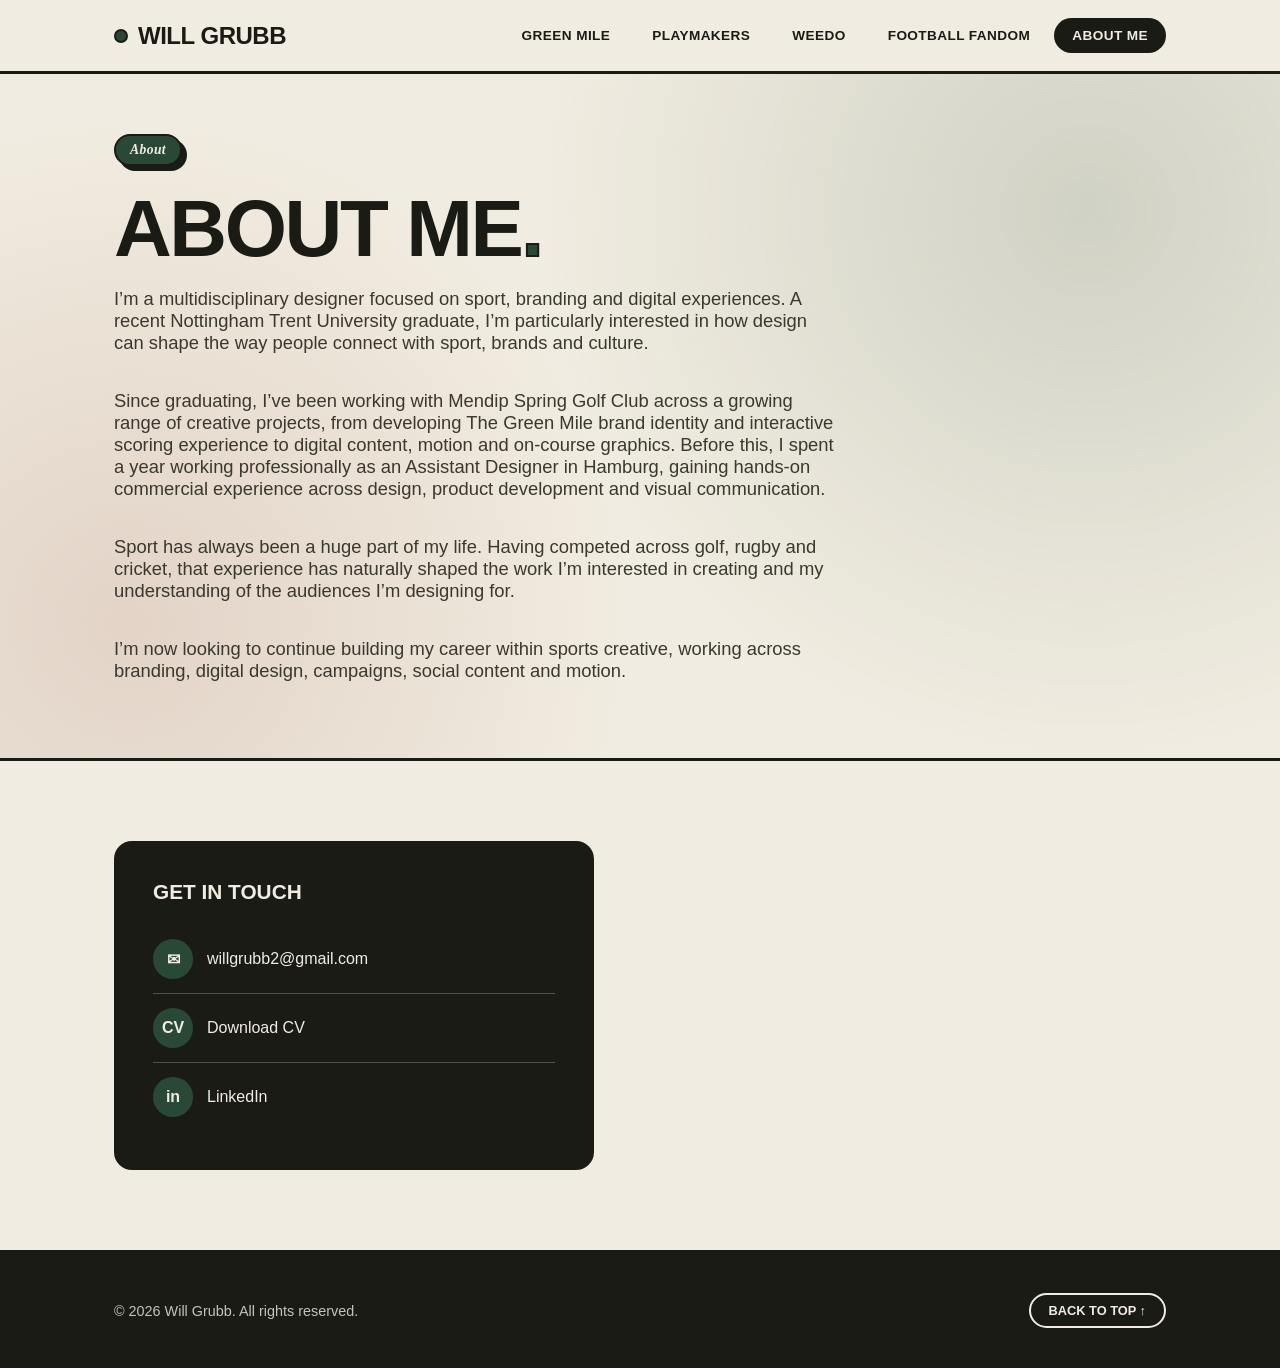
==== about.html @ a4292749 "thumb nail size" ====
<!DOCTYPE html>
<html lang="en">
<head>
<meta charset="UTF-8">
<meta name="viewport" content="width=device-width, initial-scale=1.0">
<title>About — Will Grubb</title>
<meta name="description" content="About Will Grubb, a creative designer specialising in sports branding, visual storytelling and presentation design.">
<link rel="stylesheet" href="css/style.css">
</head>
<body>

<header class="site-header">
  <nav class="nav">
    <a href="index.html" class="logo"><span class="dot"></span> Will Grubb</a>
    <ul class="nav-links">
      <li><a href="work.html#greenmile">Green Mile</a></li>
      <li><a href="work.html#playmakers">Playmakers</a></li>
      <li><a href="work.html#weedo">Weedo</a></li>
      <li><a href="work.html#footballfandom">Football Fandom</a></li>
      <li><a href="about.html" class="active">About Me</a></li>
    </ul>
    <button class="nav-toggle" aria-label="Toggle navigation">☰</button>
  </nav>
</header>

<section class="hero" style="padding:60px 0 40px;">
  <div class="container">
    <span class="hero-tag">About</span>
    <h1>About Me<span>.</span></h1>
    <p style="max-width: 720px;">I’m a multidisciplinary designer focused on sport, branding and digital experiences. A recent Nottingham Trent University graduate, I’m particularly interested in how design can shape the way people connect with sport, brands and culture.</p>
    <p style="max-width: 720px;">Since graduating, I’ve been working with Mendip Spring Golf Club across a growing range of creative projects, from developing The Green Mile brand identity and interactive scoring experience to digital content, motion and on-course graphics. Before this, I spent a year working professionally as an Assistant Designer in Hamburg, gaining hands-on commercial experience across design, product development and visual communication.</p>
    <p style="max-width: 720px;">Sport has always been a huge part of my life. Having competed across golf, rugby and cricket, that experience has naturally shaped the work I’m interested in creating and my understanding of the audiences I’m designing for.</p>
    <p style="max-width: 720px;">I’m now looking to continue building my career within sports creative, working across branding, digital design, campaigns, social content and motion.</p>
  </div>
</section>

<section>
  <div class="container">
    <div class="contact-info-card" style="max-width: 480px;">
      <h3>Get in Touch</h3>
      <div class="contact-row">
        <span class="icon">✉</span>
        <a href="mailto:willgrubb2@gmail.com">willgrubb2@gmail.com</a>
      </div>
      <div class="contact-row">
        <span class="icon">CV</span>
        <a href="pdfs/will-grubb-cv.pdf" target="_blank" rel="noopener">Download CV</a>
      </div>
      <div class="contact-row">
        <span class="icon">in</span>
        <a href="https://www.linkedin.com/in/will-grubb-693162268/" target="_blank" rel="noopener">LinkedIn</a>
      </div>
    </div>
  </div>
</section>

<footer class="site-footer">
  <div class="container footer-inner">
    <p>&copy; 2026 Will Grubb. All rights reserved.</p>
    <a href="#top" class="back-to-top">Back to top ↑</a>
  </div>
</footer>

<script src="js/main.js"></script>
</body>
</html>
---- css/style.css ----
/* ===== Will Grubb — Fashion & Apparel Design Portfolio ===== */

:root {
  --ink: #1b1b16;
  --paper: #f1ece1;
  --white: #ffffff;
  --orange: #294936;
  --yellow: #b3924c;
  --blue: #8a3c25;
  --green: #294936;
  --gray: #6f6a5e;
  --ink-soft: #3a382f;
  --line: #1b1b16;
  --radius: 18px;
  --shadow-hard: 8px 8px 0 var(--ink);
  --shadow-hard-sm: 5px 5px 0 var(--ink);
}

* { box-sizing: border-box; }

html { scroll-behavior: smooth; }

body {
  margin: 0;
  font-family: "Helvetica Neue", Arial, sans-serif;
  background: var(--paper);
  color: var(--ink);
  -webkit-font-smoothing: antialiased;
}

a { color: inherit; text-decoration: none; }

img { max-width: 100%; display: block; }

.container {
  width: 100%;
  max-width: 1100px;
  margin: 0 auto;
  padding: 0 24px;
}

/* ===== Header / Nav ===== */

.site-header {
  position: sticky;
  top: 0;
  z-index: 50;
  background: var(--paper);
  border-bottom: 3px solid var(--ink);
}

.nav {
  display: flex;
  align-items: center;
  justify-content: space-between;
  padding: 18px 24px;
  max-width: 1100px;
  margin: 0 auto;
}

.logo {
  font-size: 1.5rem;
  font-weight: 900;
  letter-spacing: -0.02em;
  text-transform: uppercase;
  display: flex;
  align-items: center;
  gap: 10px;
}

.logo .dot {
  width: 14px;
  height: 14px;
  background: var(--orange);
  border-radius: 50%;
  border: 2px solid var(--ink);
  display: inline-block;
}

.nav-links {
  display: flex;
  gap: 6px;
  list-style: none;
  margin: 0;
  padding: 0;
}

.nav-links a {
  display: inline-block;
  padding: 8px 16px;
  font-weight: 700;
  text-transform: uppercase;
  font-size: 0.85rem;
  letter-spacing: 0.03em;
  border: 2px solid transparent;
  border-radius: 999px;
  transition: all 0.15s ease;
}

.nav-links a:hover {
  border-color: var(--ink);
  background: var(--yellow);
}

.nav-links a.active {
  background: var(--ink);
  color: var(--paper);
}

.nav-toggle {
  display: none;
  background: none;
  border: 2px solid var(--ink);
  border-radius: 10px;
  padding: 8px 10px;
  font-size: 1.2rem;
  cursor: pointer;
}

/* ===== Hero ===== */

.hero {
  padding: 90px 0 70px;
  position: relative;
  overflow: hidden;
  border-bottom: 3px solid var(--ink);
  background:
    radial-gradient(circle at 85% 20%, rgba(41,73,54,0.16), transparent 45%),
    radial-gradient(circle at 10% 80%, rgba(138,60,37,0.14), transparent 40%);
}

.hero-tag {
  display: inline-block;
  background: var(--green);
  color: var(--paper);
  border: 2px solid var(--ink);
  padding: 6px 14px;
  border-radius: 999px;
  font-family: Georgia, "Times New Roman", serif;
  font-style: italic;
  font-weight: 700;
  font-size: 0.85rem;
  letter-spacing: 0.03em;
  margin-bottom: 24px;
  box-shadow: var(--shadow-hard-sm);
}

.hero h1 {
  font-size: clamp(2.6rem, 7vw, 5rem);
  line-height: 0.98;
  margin: 0 0 20px;
  font-weight: 900;
  letter-spacing: -0.03em;
  text-transform: uppercase;
}

.hero h1 span {
  color: var(--orange);
  -webkit-text-stroke: 2px var(--ink);
}

.hero p {
  font-size: 1.15rem;
  max-width: 560px;
  color: var(--ink-soft);
  margin-bottom: 36px;
}

.btn-row {
  display: flex;
  gap: 16px;
  flex-wrap: wrap;
}

/* ===== Splash (opening page) ===== */

.splash {
  min-height: 100vh;
  display: flex;
  align-items: center;
  position: relative;
  overflow: hidden;
  background:
    radial-gradient(circle at 85% 20%, rgba(41,73,54,0.16), transparent 45%),
    radial-gradient(circle at 10% 80%, rgba(138,60,37,0.14), transparent 40%);
}

.splash-inner {
  display: flex;
  align-items: center;
  justify-content: space-between;
  gap: 56px;
  flex-wrap: wrap;
  max-width: 1800px;
  padding: 60px 24px;
}

.splash-text {
  flex: 1 1 480px;
}

.splash-name {
  font-size: clamp(4rem, 12vw, 9rem);
  line-height: 0.92;
  margin: 24px 0 16px;
  font-weight: 900;
  letter-spacing: -0.03em;
  text-transform: uppercase;
}

.splash-name span {
  color: var(--orange);
  -webkit-text-stroke: 2px var(--ink);
}

.splash-title {
  font-family: Georgia, "Times New Roman", serif;
  font-style: italic;
  font-weight: 700;
  font-size: clamp(1.4rem, 3vw, 2rem);
  color: var(--blue);
  margin: 0 0 24px;
}

.splash-tagline {
  font-size: clamp(1.15rem, 2vw, 1.4rem);
  color: var(--ink-soft);
  max-width: 560px;
  margin: 0 0 40px;
}

.splash-cta {
  margin-bottom: 0;
}

.splash-thumbs {
  display: grid;
  grid-template-columns: repeat(4, minmax(0, 1fr));
  gap: 20px;
  flex: 0 1 1600px;
  width: min(1600px, 100%);
  margin: 0 auto;
}

.splash-thumb:nth-child(1) { grid-column: 1 / span 2; }
.splash-thumb:nth-child(2) { grid-column: 3 / span 2; }
.splash-thumb:nth-child(3) { grid-column: 1 / span 2; }
.splash-thumb:nth-child(4) { grid-column: 3 / span 2; }

.splash-thumb {
  position: relative;
  display: block;
  width: 100%;
  aspect-ratio: 4 / 3;
  border: 3px solid var(--ink);
  border-radius: var(--radius);
  overflow: hidden;
  box-shadow: var(--shadow-hard-sm);
  transition: transform 0.15s ease, box-shadow 0.15s ease;
}

.splash-thumb:hover,
.splash-thumb:focus-visible {
  transform: translate(-2px, -2px);
  box-shadow: 7px 7px 0 var(--ink);
}

.splash-thumb img {
  width: 100%;
  height: 100%;
  object-fit: cover;
}

.splash-thumb video {
  width: 100%;
  height: 100%;
  object-fit: contain;
  background: var(--ink);
}

.splash-thumb-label {
  position: absolute;
  inset: 0;
  display: flex;
  align-items: center;
  justify-content: center;
  text-align: center;
  padding: 8px;
  background: rgba(27, 27, 22, 0.8);
  color: var(--paper);
  font-weight: 800;
  text-transform: uppercase;
  letter-spacing: 0.02em;
  font-size: 0.95rem;
  opacity: 0;
  transition: opacity 0.15s ease;
}

.splash-thumb:hover .splash-thumb-label,
.splash-thumb:focus-visible .splash-thumb-label {
  opacity: 1;
}

.btn {
  display: inline-flex;
  align-items: center;
  gap: 8px;
  padding: 14px 26px;
  border-radius: 999px;
  border: 3px solid var(--ink);
  font-weight: 800;
  text-transform: uppercase;
  font-size: 0.9rem;
  letter-spacing: 0.02em;
  cursor: pointer;
  box-shadow: var(--shadow-hard-sm);
  transition: transform 0.12s ease, box-shadow 0.12s ease;
}

.btn:hover {
  transform: translate(-2px, -2px);
  box-shadow: 7px 7px 0 var(--ink);
}

.btn:active {
  transform: translate(2px, 2px);
  box-shadow: 2px 2px 0 var(--ink);
}

.btn-primary { background: var(--orange); color: var(--white); }

/* ===== Section basics ===== */

section { padding: 80px 0; }

.section-alt { background: var(--white); border-top: 3px solid var(--ink); border-bottom: 3px solid var(--ink); }

.kicker {
  font-family: Georgia, "Times New Roman", serif;
  font-style: italic;
  font-weight: 700;
  letter-spacing: 0.02em;
  font-size: 1rem;
  color: var(--blue);
  margin-bottom: 10px;
}

.section-title {
  font-size: clamp(1.8rem, 4vw, 2.8rem);
  font-weight: 900;
  text-transform: uppercase;
  letter-spacing: -0.02em;
  margin: 0 0 40px;
}

/* ===== Project blocks (parallax) ===== */

.project-block {
  padding: 0 0 70px;
}

.project-block .container {
  padding-top: 44px;
}

.project-intro {
  max-width: 700px;
  color: var(--ink-soft);
  font-size: 1.05rem;
  margin: 0 0 32px;
}

/* ===== Challenge / Solution / Outcome triptych ===== */

.about-details {
  margin: 0 0 32px;
}

.about-toggle {
  cursor: pointer;
  list-style: none;
  width: fit-content;
  user-select: none;
}

.about-toggle::-webkit-details-marker { display: none; }
.about-toggle::marker { content: ""; }

.about-toggle::after {
  content: "+";
  margin-left: 2px;
  font-weight: 900;
}

.about-details[open] .about-toggle {
  margin-bottom: 20px;
}

.about-details[open] .about-toggle::after {
  content: "\2013";
}

.about-details .challenge-grid {
  margin: 0;
}

.challenge-grid {
  display: grid;
  grid-template-columns: repeat(3, 1fr);
  gap: 20px;
  margin: 0 0 32px;
}

.challenge-item {
  background: var(--white);
  border: 3px solid var(--ink);
  border-top: 7px solid var(--ink);
  border-radius: var(--radius);
  box-shadow: var(--shadow-hard-sm);
  padding: 22px 20px;
}

.challenge-item.challenge-challenge { border-top-color: var(--blue); }
.challenge-item.challenge-solution { border-top-color: var(--yellow); }
.challenge-item.challenge-outcome { border-top-color: var(--green); }

.challenge-label {
  font-family: Georgia, "Times New Roman", serif;
  font-style: italic;
  font-weight: 700;
  text-transform: uppercase;
  letter-spacing: 0.03em;
  font-size: 0.85rem;
  color: var(--ink);
  margin: 0 0 10px;
}

.challenge-item p {
  margin: 0;
  color: var(--ink-soft);
  font-size: 0.98rem;
  line-height: 1.5;
}

.challenge-item p + p {
  margin-top: 10px;
}

@media (max-width: 640px) {
  .challenge-grid { grid-template-columns: 1fr; }
}

.parallax-frame {
  position: relative;
  overflow: hidden;
  height: 60vh;
  max-width: 1100px;
  margin: 0 auto 18px;
  border: 3px solid var(--ink);
  border-radius: var(--radius);
  box-shadow: var(--shadow-hard);
  background: var(--white);
}

.parallax-frame img {
  position: absolute;
  top: -12%;
  left: 0;
  width: 100%;
  height: 124%;
  object-fit: cover;
  object-position: top center;
  will-change: transform;
}

.parallax-frame-wide {
  max-width: none;
  width: 100%;
  height: 72vh;
  margin: 0 0 0;
  border-left: none;
  border-right: none;
  border-radius: 0;
  box-shadow: none;
}

.parallax-frame-compact {
  width: 340px;
  max-width: 80%;
  height: auto;
  aspect-ratio: 165 / 189;
  margin: 48px auto 0;
  background: var(--white);
  padding: 18px;
}

.parallax-frame-compact img {
  position: static;
  width: 100%;
  height: 100%;
  object-fit: contain;
  object-position: center;
}

/* ===== Horizontal image gallery (within a single project section) ===== */

.gallery-frame { position: relative; overflow: hidden; }

.gallery-track {
  display: flex;
  height: 100%;
  overflow-x: auto;
  overflow-y: hidden;
  -webkit-overflow-scrolling: touch;
}

.gallery-track img,
.gallery-track video {
  position: static;
  flex: none;
  width: auto;
  max-width: none;
  height: 100%;
  object-fit: cover;
  object-position: center;
}

.gallery-slide {
  flex: none;
  width: auto;
  height: 100%;
  display: flex;
  align-items: center;
  justify-content: center;
  background: var(--paper);
}

.gallery-track-clone {
  display: flex;
  flex: none;
  height: 100%;
}

.gallery-track .gallery-slide img,
.gallery-track .gallery-slide video {
  flex: none;
  width: auto;
  max-width: none;
  height: 100%;
  object-fit: contain;
}

.gallery-track::-webkit-scrollbar { height: 8px; }
.gallery-track::-webkit-scrollbar-track { background: rgba(0,0,0,0.08); }
.gallery-track::-webkit-scrollbar-thumb { background: var(--ink); border-radius: 999px; }

.gallery-hint {
  position: absolute;
  right: 20px;
  bottom: 20px;
  background: var(--ink);
  color: var(--paper);
  font-weight: 800;
  text-transform: uppercase;
  font-size: 0.75rem;
  letter-spacing: 0.03em;
  padding: 6px 14px;
  border-radius: 999px;
  pointer-events: none;
}

.pdf-links {
  display: flex;
  gap: 14px;
  flex-wrap: wrap;
  margin-top: 8px;
}

.btn-outline {
  background: transparent;
  color: var(--ink);
}

@media (max-width: 640px) {
  .parallax-frame { height: 46vh; }
  .parallax-frame-wide { height: 42vh; }
}

/* ===== Contact page ===== */

.contact-info-card {
  background: var(--ink);
  color: var(--paper);
  border-radius: var(--radius);
  padding: 36px;
  border: 3px solid var(--ink);
}

.contact-info-card h3 {
  text-transform: uppercase;
  font-weight: 900;
  font-size: 1.3rem;
  margin-top: 0;
}

.contact-row {
  display: flex;
  align-items: center;
  gap: 14px;
  padding: 14px 0;
  border-bottom: 1px solid rgba(241,236,225,0.25);
}

.contact-row:last-child { border-bottom: none; }

.contact-row .icon {
  width: 40px;
  height: 40px;
  border-radius: 50%;
  background: var(--orange);
  display: flex;
  align-items: center;
  justify-content: center;
  font-weight: 900;
  flex-shrink: 0;
}

.social-row {
  display: flex;
  gap: 12px;
  margin-top: 24px;
}

.social-row a {
  width: 44px;
  height: 44px;
  border: 2px solid var(--paper);
  border-radius: 50%;
  display: flex;
  align-items: center;
  justify-content: center;
  font-weight: 800;
  transition: background 0.15s ease;
}

.social-row a:hover { background: var(--orange); border-color: var(--ink); }

/* ===== Footer ===== */

.site-footer {
  border-top: 3px solid var(--ink);
  padding: 40px 0;
  background: var(--ink);
  color: var(--paper);
}

.footer-inner {
  display: flex;
  justify-content: space-between;
  align-items: center;
  flex-wrap: wrap;
  gap: 16px;
}

.footer-inner p { margin: 0; font-size: 0.9rem; opacity: 0.8; }

.back-to-top {
  border: 2px solid var(--paper);
  border-radius: 999px;
  padding: 8px 18px;
  font-weight: 800;
  text-transform: uppercase;
  font-size: 0.8rem;
}

/* ===== Booklet flipbook viewer ===== */

.booklet-modal {
  position: fixed;
  inset: 0;
  z-index: 300;
  background: rgba(20, 19, 15, 0.94);
  display: none;
  align-items: center;
  justify-content: center;
  padding: 40px 20px;
}

.booklet-modal.open { display: flex; }

.booklet-stage {
  position: relative;
  height: min(72vh, 760px);
  width: auto;
  /* Fallback until JS measures the first loaded page and sets the real
     spread ratio inline — avoids a 0-size flash, kept close to a typical
     A4-ish spread so the box doesn't jump much once corrected. */
  aspect-ratio: 1846 / 1310;
  perspective: 2200px;
}

.leaf-under,
.flip-leaf {
  position: absolute;
  top: 0;
  width: 50%;
  height: 100%;
}

.leaf-under-left, .flip-leaf-left { left: 0; }
.leaf-under-right, .flip-leaf-right { right: 0; }

.leaf-under {
  z-index: 1;
  background: var(--white);
  overflow: hidden;
  box-shadow: 0 25px 70px rgba(0,0,0,0.4);
  border-radius: 4px;
}

.leaf-under img {
  width: 100%;
  height: 100%;
  object-fit: contain;
  display: block;
  background: var(--white);
  pointer-events: none;
}

.flip-face img,
.leaf-under img {
  opacity: 0;
  transition: opacity 0.18s ease;
}

.flip-face img.is-ready,
.leaf-under img.is-ready {
  opacity: 1;
}

.flip-leaf {
  z-index: 2;
  transform-style: preserve-3d;
  will-change: transform;
  transition: transform 0.55s cubic-bezier(0.3, 0, 0.2, 1);
  cursor: pointer;
}

.flip-leaf.no-transition { transition: none; }

.flip-leaf-left { transform-origin: right center; }
.flip-leaf-right { transform-origin: left center; }

.flip-leaf.flipping { z-index: 6; }

.flip-face {
  position: absolute;
  inset: 0;
  backface-visibility: hidden;
  overflow: hidden;
  background: var(--white);
  border-radius: 4px;
  box-shadow: 0 25px 70px rgba(0,0,0,0.55);
}

.flip-face img {
  width: 100%;
  height: 100%;
  object-fit: contain;
  display: block;
  background: var(--white);
  pointer-events: none;
}

.flip-front { transform: rotateY(0deg); }
.flip-back { transform: rotateY(180deg); }

.flip-leaf::before {
  content: "";
  position: absolute;
  inset: 0;
  z-index: 10;
  pointer-events: none;
  opacity: 0;
  background: rgba(0,0,0,0.45);
}

.flip-leaf.flipping::before {
  animation: bookletShade 0.55s ease-in-out;
}

@keyframes bookletShade {
  0% { opacity: 0; }
  55% { opacity: 1; }
  100% { opacity: 0; }
}

.booklet-gutter {
  position: absolute;
  top: 0;
  left: 50%;
  width: 30px;
  margin-left: -15px;
  height: 100%;
  z-index: 3;
  pointer-events: none;
  background: linear-gradient(to right, rgba(0,0,0,0.2), transparent 45%, transparent 55%, rgba(0,0,0,0.2));
}

.leaf-hidden { visibility: hidden; }

.booklet-nav {
  position: absolute;
  top: 50%;
  transform: translateY(-50%);
  background: var(--paper);
  color: var(--ink);
  border: 3px solid var(--paper);
  width: 52px;
  height: 52px;
  border-radius: 50%;
  font-size: 1.6rem;
  line-height: 1;
  cursor: pointer;
  display: flex;
  align-items: center;
  justify-content: center;
  z-index: 5;
}

.booklet-nav:disabled { opacity: 0.3; cursor: default; }

.booklet-prev { left: -20px; }
.booklet-next { right: -20px; }

.booklet-close {
  position: absolute;
  top: 22px;
  right: 22px;
  background: none;
  border: 2px solid var(--paper);
  color: var(--paper);
  width: 40px;
  height: 40px;
  border-radius: 50%;
  font-size: 1.3rem;
  line-height: 1;
  cursor: pointer;
  z-index: 5;
}

.booklet-counter {
  position: absolute;
  bottom: -36px;
  left: 50%;
  transform: translateX(-50%);
  color: var(--paper);
  font-weight: 800;
  font-size: 0.8rem;
  letter-spacing: 0.05em;
  text-transform: uppercase;
}

@media (max-width: 640px) {
  .booklet-stage { height: auto; width: 92vw; }
  .booklet-prev { left: 6px; }
  .booklet-next { right: 6px; }
  .booklet-nav { width: 42px; height: 42px; font-size: 1.3rem; }
}

@media (prefers-reduced-motion: reduce) {
  .flip-leaf { transition-duration: 0.01s; }
  .flip-face img, .leaf-under img { transition: none; }
}

/* ===== Horizontal sliding PDF viewer ===== */

.slider-modal {
  position: fixed;
  inset: 0;
  z-index: 300;
  background: #000000;
  display: none;
  align-items: center;
  justify-content: center;
}

.slider-modal.open { display: flex; }

.slider-track {
  display: flex;
  width: 100%;
  height: 100%;
  overflow-x: auto;
  scroll-snap-type: x mandatory;
  scroll-behavior: smooth;
  -webkit-overflow-scrolling: touch;
}

.slider-track::-webkit-scrollbar { display: none; }

.slider-slide {
  flex: 0 0 100%;
  width: 100%;
  height: 100%;
  scroll-snap-align: start;
  display: flex;
  align-items: center;
  justify-content: center;
  padding: 60px 90px;
}

.slider-slide img {
  max-width: 100%;
  max-height: 100%;
  object-fit: contain;
  display: block;
  box-shadow: 0 30px 90px rgba(0,0,0,0.7);
}

.slider-nav {
  position: absolute;
  top: 50%;
  transform: translateY(-50%);
  background: rgba(255,255,255,0.1);
  color: var(--paper);
  border: 2px solid rgba(255,255,255,0.3);
  width: 54px;
  height: 54px;
  border-radius: 50%;
  font-size: 1.6rem;
  line-height: 1;
  cursor: pointer;
  display: flex;
  align-items: center;
  justify-content: center;
  z-index: 5;
  transition: background 0.15s ease;
}

.slider-nav:hover { background: rgba(255,255,255,0.2); }
.slider-nav:disabled { opacity: 0.25; cursor: default; }
.slider-nav:disabled:hover { background: rgba(255,255,255,0.1); }

.slider-prev { left: 24px; }
.slider-next { right: 24px; }

.slider-close {
  position: absolute;
  top: 22px;
  right: 22px;
  background: none;
  border: 2px solid rgba(255,255,255,0.4);
  color: var(--paper);
  width: 42px;
  height: 42px;
  border-radius: 50%;
  font-size: 1.3rem;
  line-height: 1;
  cursor: pointer;
  z-index: 6;
}

.slider-counter {
  position: absolute;
  bottom: 24px;
  left: 50%;
  transform: translateX(-50%);
  color: var(--paper);
  font-weight: 800;
  font-size: 0.8rem;
  letter-spacing: 0.05em;
  text-transform: uppercase;
  z-index: 5;
}

@media (max-width: 640px) {
  .slider-slide { padding: 30px 20px; }
  .slider-prev { left: 8px; }
  .slider-next { right: 8px; }
  .slider-nav { width: 42px; height: 42px; font-size: 1.3rem; }
}

/* ---- Vertical orientation variant ---- */

.slider-modal.slider-vertical .slider-track {
  flex-direction: column;
  overflow-x: hidden;
  overflow-y: auto;
  scroll-snap-type: y mandatory;
}

.slider-modal.slider-vertical .slider-slide {
  padding: 90px 60px;
}

.slider-modal.slider-vertical .slider-prev {
  top: 24px;
  left: 50%;
  right: auto;
  bottom: auto;
  transform: translateX(-50%) rotate(90deg);
}

.slider-modal.slider-vertical .slider-next {
  bottom: 24px;
  top: auto;
  left: 50%;
  right: auto;
  transform: translateX(-50%) rotate(90deg);
}

.slider-modal.slider-vertical .slider-counter {
  bottom: auto;
  top: 22px;
  left: 22px;
  transform: none;
}

@media (max-width: 640px) {
  .slider-modal.slider-vertical .slider-slide { padding: 20px 16px; }
  .slider-modal.slider-vertical .slider-prev { top: 8px; }
  .slider-modal.slider-vertical .slider-next { bottom: 8px; }
}

/* ===== Utilities ===== */

.text-center { text-align: center; }
.mt-40 { margin-top: 40px; }
.mb-0 { margin-bottom: 0; }

/* ===== Responsive ===== */

@media (max-width: 640px) {
  .nav-links {
    position: absolute;
    top: 100%;
    left: 0;
    right: 0;
    background: var(--paper);
    flex-direction: column;
    border-bottom: 3px solid var(--ink);
    padding: 12px;
    display: none;
  }
  .nav-links.open { display: flex; }
  .nav-links a { text-align: center; }
  .nav-toggle { display: block; }
}
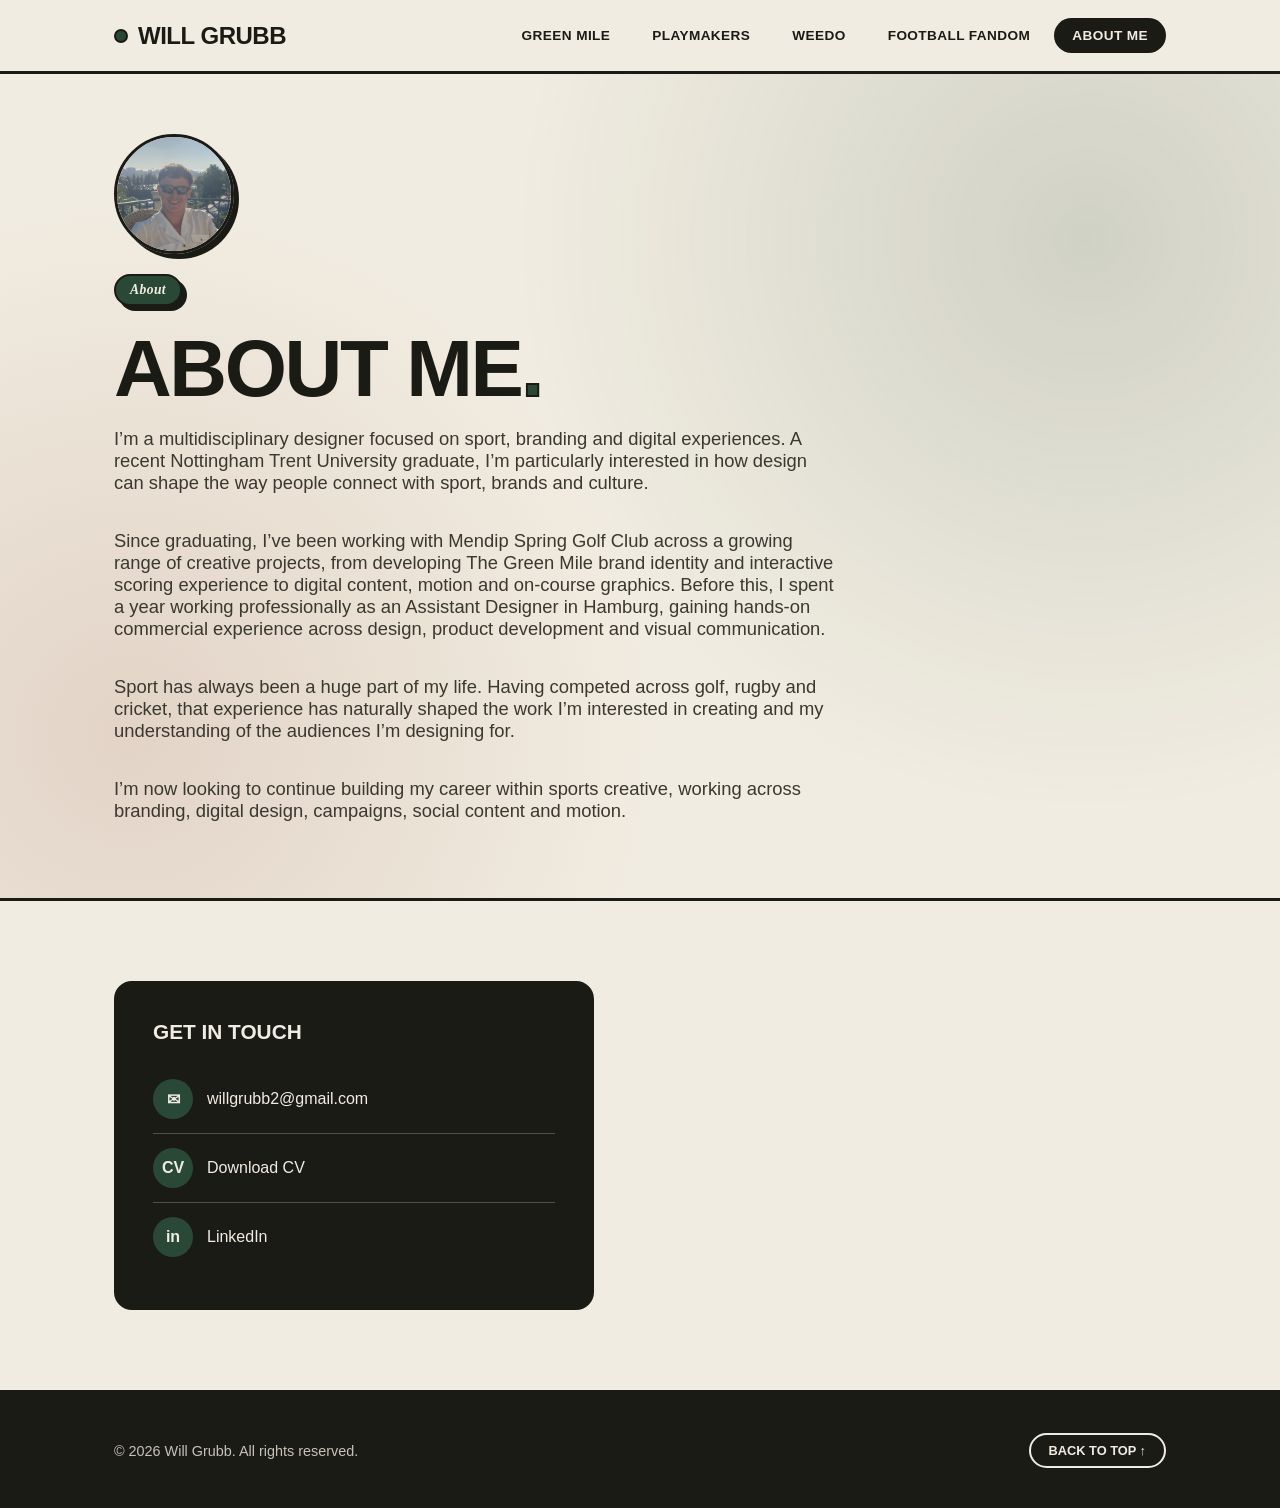
==== commit 72a5388e: "proflie pic" ====
--- a/about.html
+++ b/about.html
@@ -25,6 +25,7 @@
 
 <section class="hero" style="padding:60px 0 40px;">
   <div class="container">
+    <img class="profile-pic" src="images/will-grubb-profile.jpg" alt="Portrait of Will Grubb">
     <span class="hero-tag">About</span>
     <h1>About Me<span>.</span></h1>
     <p style="max-width: 720px;">I’m a multidisciplinary designer focused on sport, branding and digital experiences. A recent Nottingham Trent University graduate, I’m particularly interested in how design can shape the way people connect with sport, brands and culture.</p>
--- a/css/style.css
+++ b/css/style.css
@@ -197,6 +197,16 @@
 
 .splash-text {
   flex: 1 1 480px;
+}
+
+.profile-pic {
+  width: 120px;
+  height: 120px;
+  border-radius: 50%;
+  object-fit: cover;
+  border: 3px solid var(--ink);
+  box-shadow: var(--shadow-hard-sm);
+  margin-bottom: 20px;
 }
 
 .splash-name {
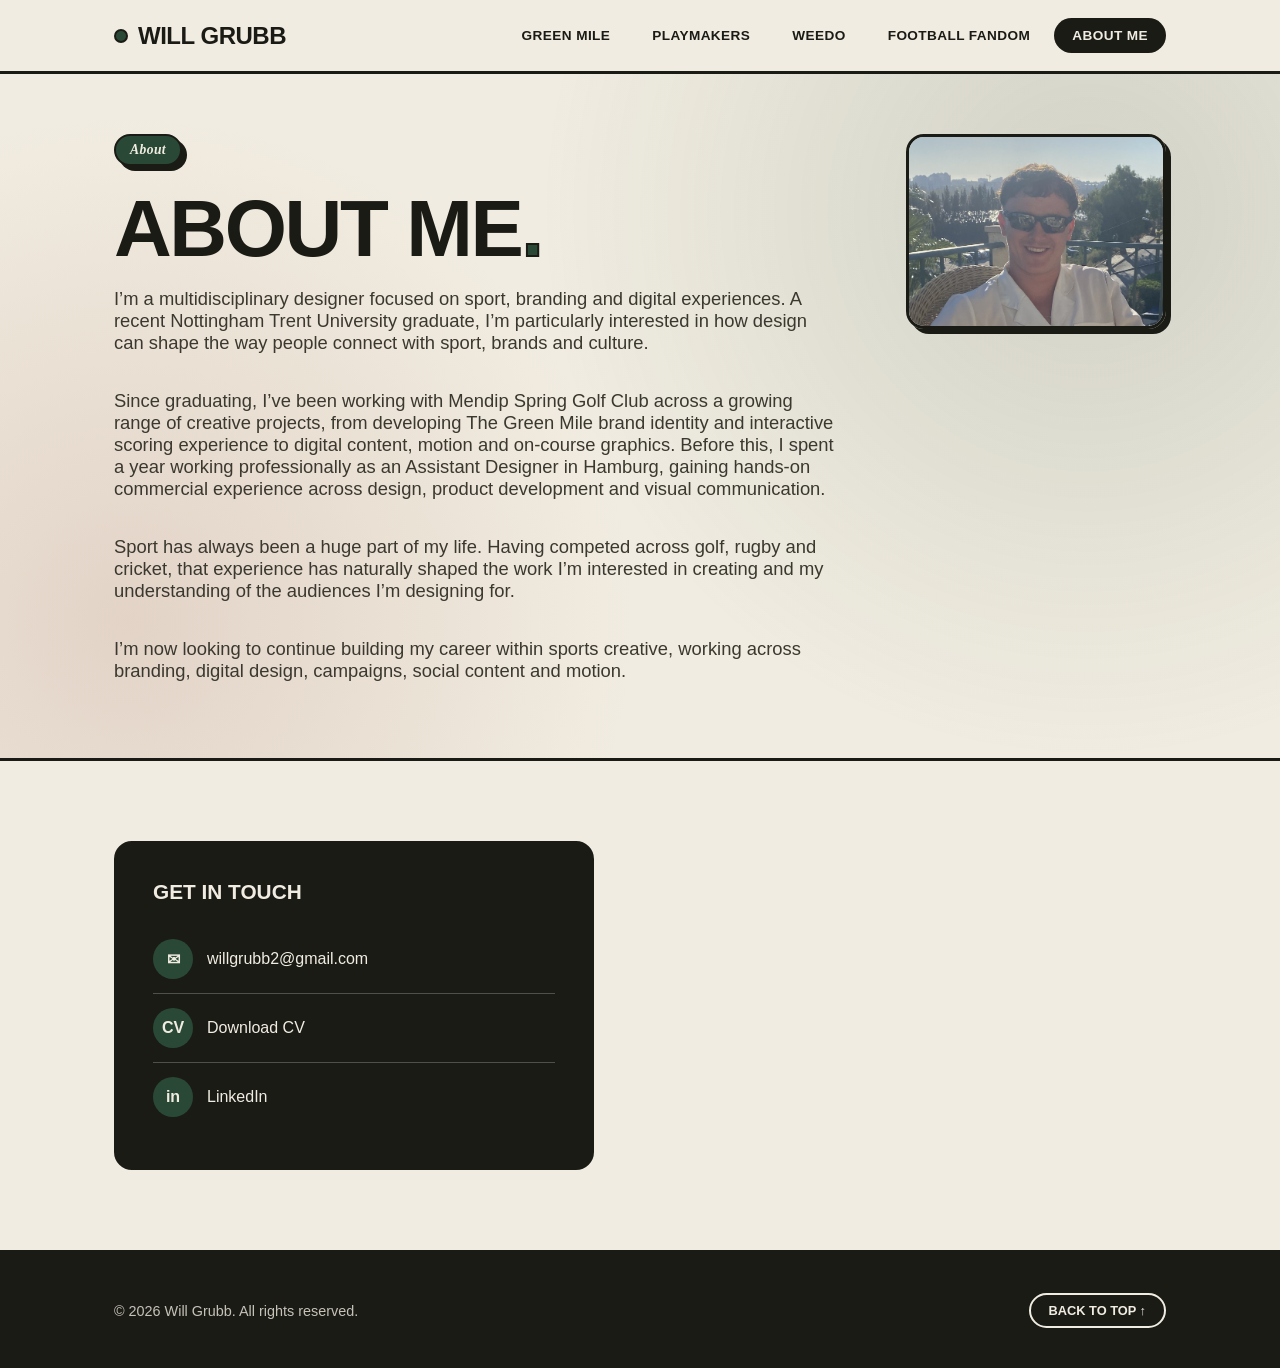
==== commit a53efb14: "profile pic smaller" ====
--- a/about.html
+++ b/about.html
@@ -24,14 +24,16 @@
 </header>
 
 <section class="hero" style="padding:60px 0 40px;">
-  <div class="container">
-    <img class="profile-pic" src="images/will-grubb-profile.jpg" alt="Portrait of Will Grubb">
-    <span class="hero-tag">About</span>
-    <h1>About Me<span>.</span></h1>
-    <p style="max-width: 720px;">I’m a multidisciplinary designer focused on sport, branding and digital experiences. A recent Nottingham Trent University graduate, I’m particularly interested in how design can shape the way people connect with sport, brands and culture.</p>
-    <p style="max-width: 720px;">Since graduating, I’ve been working with Mendip Spring Golf Club across a growing range of creative projects, from developing The Green Mile brand identity and interactive scoring experience to digital content, motion and on-course graphics. Before this, I spent a year working professionally as an Assistant Designer in Hamburg, gaining hands-on commercial experience across design, product development and visual communication.</p>
-    <p style="max-width: 720px;">Sport has always been a huge part of my life. Having competed across golf, rugby and cricket, that experience has naturally shaped the work I’m interested in creating and my understanding of the audiences I’m designing for.</p>
-    <p style="max-width: 720px;">I’m now looking to continue building my career within sports creative, working across branding, digital design, campaigns, social content and motion.</p>
+  <div class="container" style="display:flex; gap:40px; flex-wrap:wrap; justify-content:space-between; align-items:flex-start;">
+    <div style="flex:1 1 480px;">
+      <span class="hero-tag">About</span>
+      <h1>About Me<span>.</span></h1>
+      <p style="max-width: 720px;">I’m a multidisciplinary designer focused on sport, branding and digital experiences. A recent Nottingham Trent University graduate, I’m particularly interested in how design can shape the way people connect with sport, brands and culture.</p>
+      <p style="max-width: 720px;">Since graduating, I’ve been working with Mendip Spring Golf Club across a growing range of creative projects, from developing The Green Mile brand identity and interactive scoring experience to digital content, motion and on-course graphics. Before this, I spent a year working professionally as an Assistant Designer in Hamburg, gaining hands-on commercial experience across design, product development and visual communication.</p>
+      <p style="max-width: 720px;">Sport has always been a huge part of my life. Having competed across golf, rugby and cricket, that experience has naturally shaped the work I’m interested in creating and my understanding of the audiences I’m designing for.</p>
+      <p style="max-width: 720px;">I’m now looking to continue building my career within sports creative, working across branding, digital design, campaigns, social content and motion.</p>
+    </div>
+    <img class="profile-pic" src="images/will-grubb-profile.jpg" alt="Portrait of Will Grubb" style="flex: 0 0 auto;">
   </div>
 </section>
 
--- a/css/style.css
+++ b/css/style.css
@@ -200,13 +200,26 @@
 }
 
 .profile-pic {
-  width: 120px;
-  height: 120px;
-  border-radius: 50%;
+  width: min(260px, 30vw);
+  aspect-ratio: 4 / 3;
   object-fit: cover;
   border: 3px solid var(--ink);
+  border-radius: var(--radius);
   box-shadow: var(--shadow-hard-sm);
-  margin-bottom: 20px;
+  transition: transform 0.15s ease, box-shadow 0.15s ease;
+}
+
+.profile-pic:hover {
+  transform: translate(-2px, -2px);
+  box-shadow: 7px 7px 0 var(--ink);
+}
+
+.splash-right {
+  display: flex;
+  flex-direction: column;
+  align-items: center;
+  gap: 24px;
+  flex: 0 1 1600px;
 }
 
 .splash-name {
@@ -247,7 +260,7 @@
   display: grid;
   grid-template-columns: repeat(4, minmax(0, 1fr));
   gap: 20px;
-  flex: 0 1 1600px;
+  flex: none;
   width: min(1600px, 100%);
   margin: 0 auto;
 }
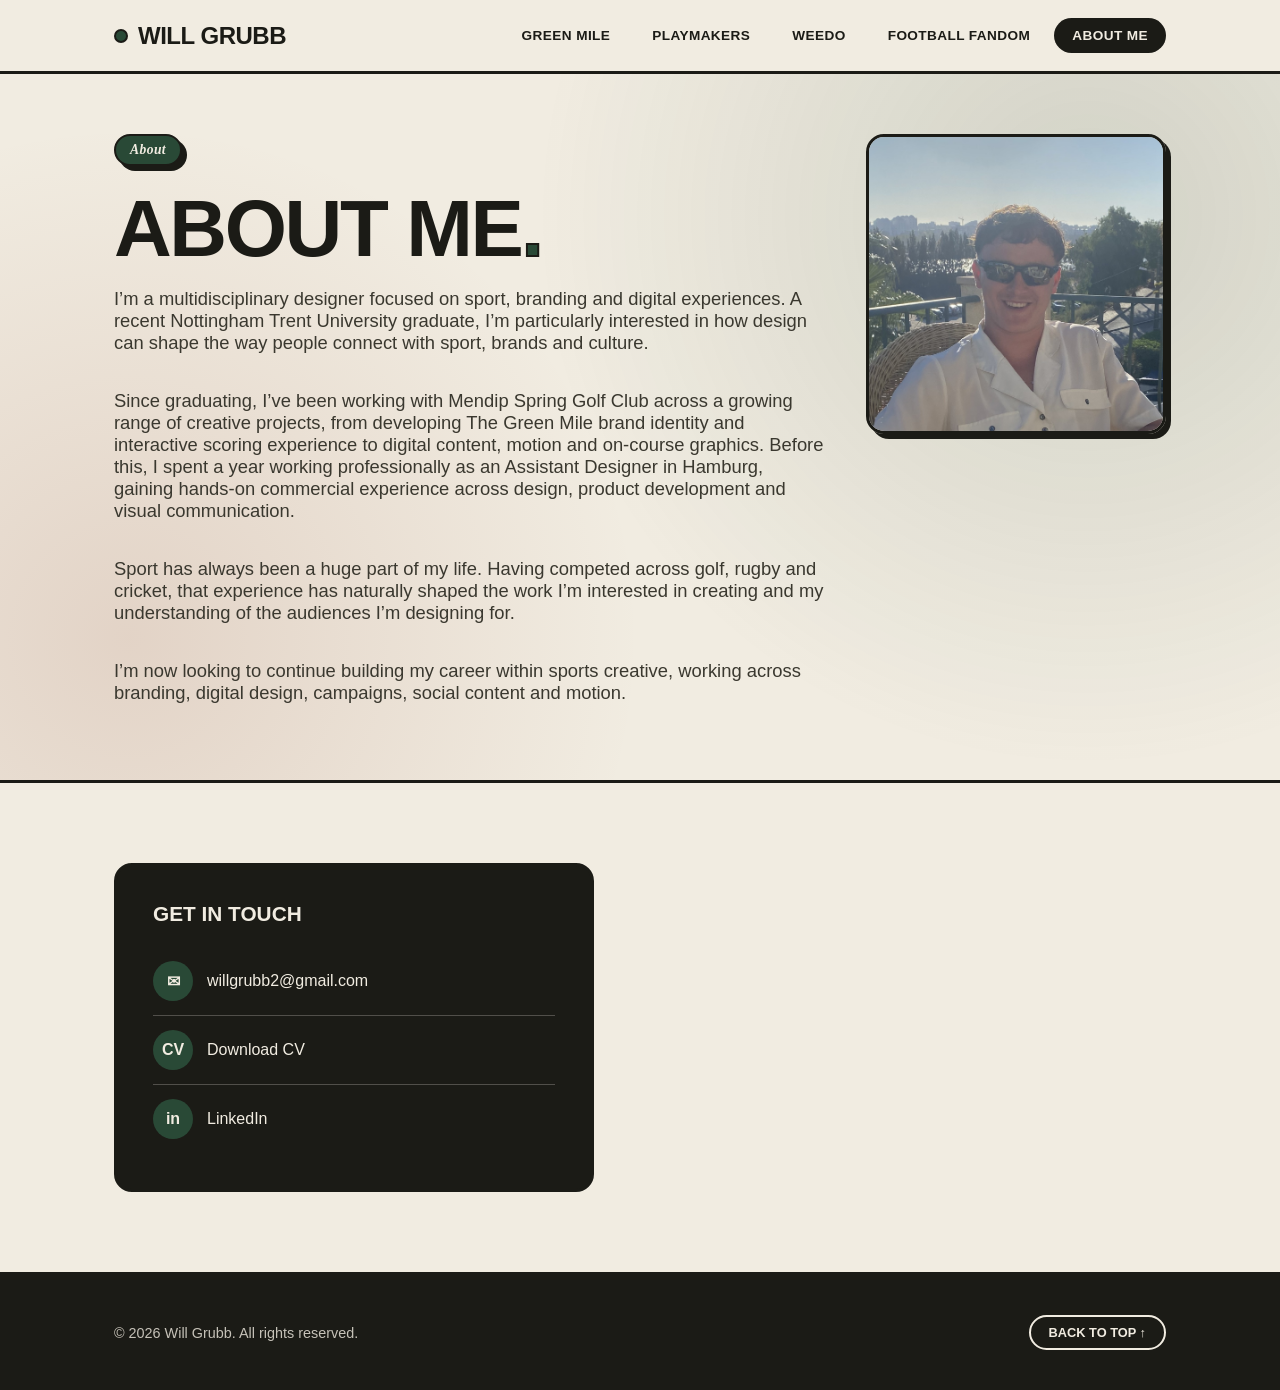
==== commit 351545fb: "pp update" ====
--- a/about.html
+++ b/about.html
@@ -33,7 +33,7 @@
       <p style="max-width: 720px;">Sport has always been a huge part of my life. Having competed across golf, rugby and cricket, that experience has naturally shaped the work I’m interested in creating and my understanding of the audiences I’m designing for.</p>
       <p style="max-width: 720px;">I’m now looking to continue building my career within sports creative, working across branding, digital design, campaigns, social content and motion.</p>
     </div>
-    <img class="profile-pic" src="images/will-grubb-profile.jpg" alt="Portrait of Will Grubb" style="flex: 0 0 auto;">
+    <img class="profile-pic" src="images/will-grubb-profile.jpg" alt="Portrait of Will Grubb" style="flex: 0 0 auto; margin-top: 0;">
   </div>
 </section>
 
--- a/css/style.css
+++ b/css/style.css
@@ -200,26 +200,19 @@
 }
 
 .profile-pic {
-  width: min(260px, 30vw);
-  aspect-ratio: 4 / 3;
+  width: min(300px, 30vw);
+  aspect-ratio: 1 / 1;
   object-fit: cover;
   border: 3px solid var(--ink);
   border-radius: var(--radius);
   box-shadow: var(--shadow-hard-sm);
+  margin-top: 40px;
   transition: transform 0.15s ease, box-shadow 0.15s ease;
 }
 
 .profile-pic:hover {
   transform: translate(-2px, -2px);
   box-shadow: 7px 7px 0 var(--ink);
-}
-
-.splash-right {
-  display: flex;
-  flex-direction: column;
-  align-items: center;
-  gap: 24px;
-  flex: 0 1 1600px;
 }
 
 .splash-name {
@@ -260,7 +253,6 @@
   display: grid;
   grid-template-columns: repeat(4, minmax(0, 1fr));
   gap: 20px;
-  flex: none;
   width: min(1600px, 100%);
   margin: 0 auto;
 }
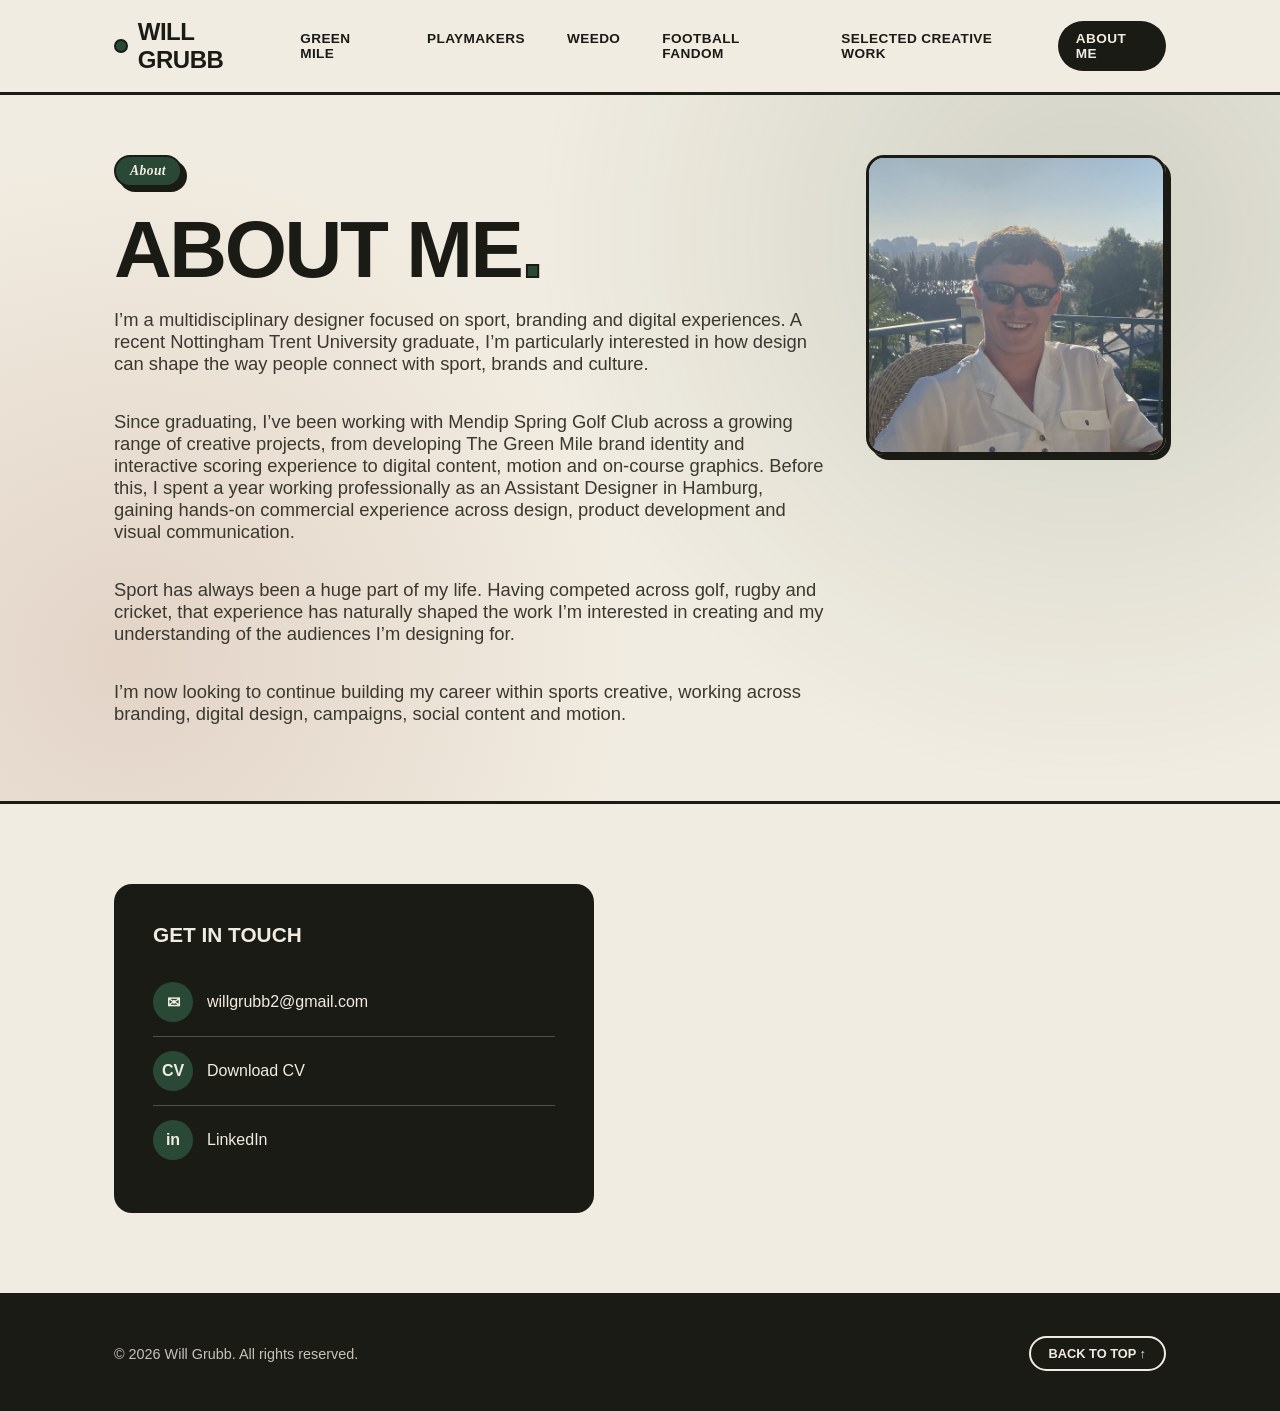
==== commit 5e443abb: "selective work sections" ====
--- a/about.html
+++ b/about.html
@@ -17,6 +17,7 @@
       <li><a href="work.html#playmakers">Playmakers</a></li>
       <li><a href="work.html#weedo">Weedo</a></li>
       <li><a href="work.html#footballfandom">Football Fandom</a></li>
+      <li><a href="work.html#selectedwork">Selected Creative Work</a></li>
       <li><a href="about.html" class="active">About Me</a></li>
     </ul>
     <button class="nav-toggle" aria-label="Toggle navigation">☰</button>
--- a/css/style.css
+++ b/css/style.css
@@ -186,6 +186,7 @@
 }
 
 .splash-inner {
+  position: relative;
   display: flex;
   align-items: center;
   justify-content: space-between;
@@ -210,6 +211,20 @@
   transition: transform 0.15s ease, box-shadow 0.15s ease;
 }
 
+.splash-profile-pic {
+  position: absolute;
+  top: 139px;
+  right: 24px;
+  margin-top: 0;
+}
+
+@media (max-width: 1400px) {
+  .splash-profile-pic {
+    position: static;
+    margin: 0 auto 24px;
+  }
+}
+
 .profile-pic:hover {
   transform: translate(-2px, -2px);
   box-shadow: 7px 7px 0 var(--ink);
@@ -253,7 +268,7 @@
   display: grid;
   grid-template-columns: repeat(4, minmax(0, 1fr));
   gap: 20px;
-  width: min(1600px, 100%);
+  width: min(1040px, 100%);
   margin: 0 auto;
 }
 
@@ -261,6 +276,7 @@
 .splash-thumb:nth-child(2) { grid-column: 3 / span 2; }
 .splash-thumb:nth-child(3) { grid-column: 1 / span 2; }
 .splash-thumb:nth-child(4) { grid-column: 3 / span 2; }
+.splash-thumb:nth-child(5) { grid-column: 2 / span 2; }
 
 .splash-thumb {
   position: relative;
@@ -376,6 +392,7 @@
 
 .project-block .container {
   padding-top: 44px;
+  padding-bottom: 44px;
 }
 
 .project-intro {
@@ -538,6 +555,16 @@
   height: 100%;
   object-fit: cover;
   object-position: center;
+}
+
+.gallery-track iframe {
+  position: static;
+  flex: none;
+  width: auto;
+  max-width: none;
+  height: 100%;
+  aspect-ratio: 1680 / 1140;
+  border: none;
 }
 
 .gallery-slide {
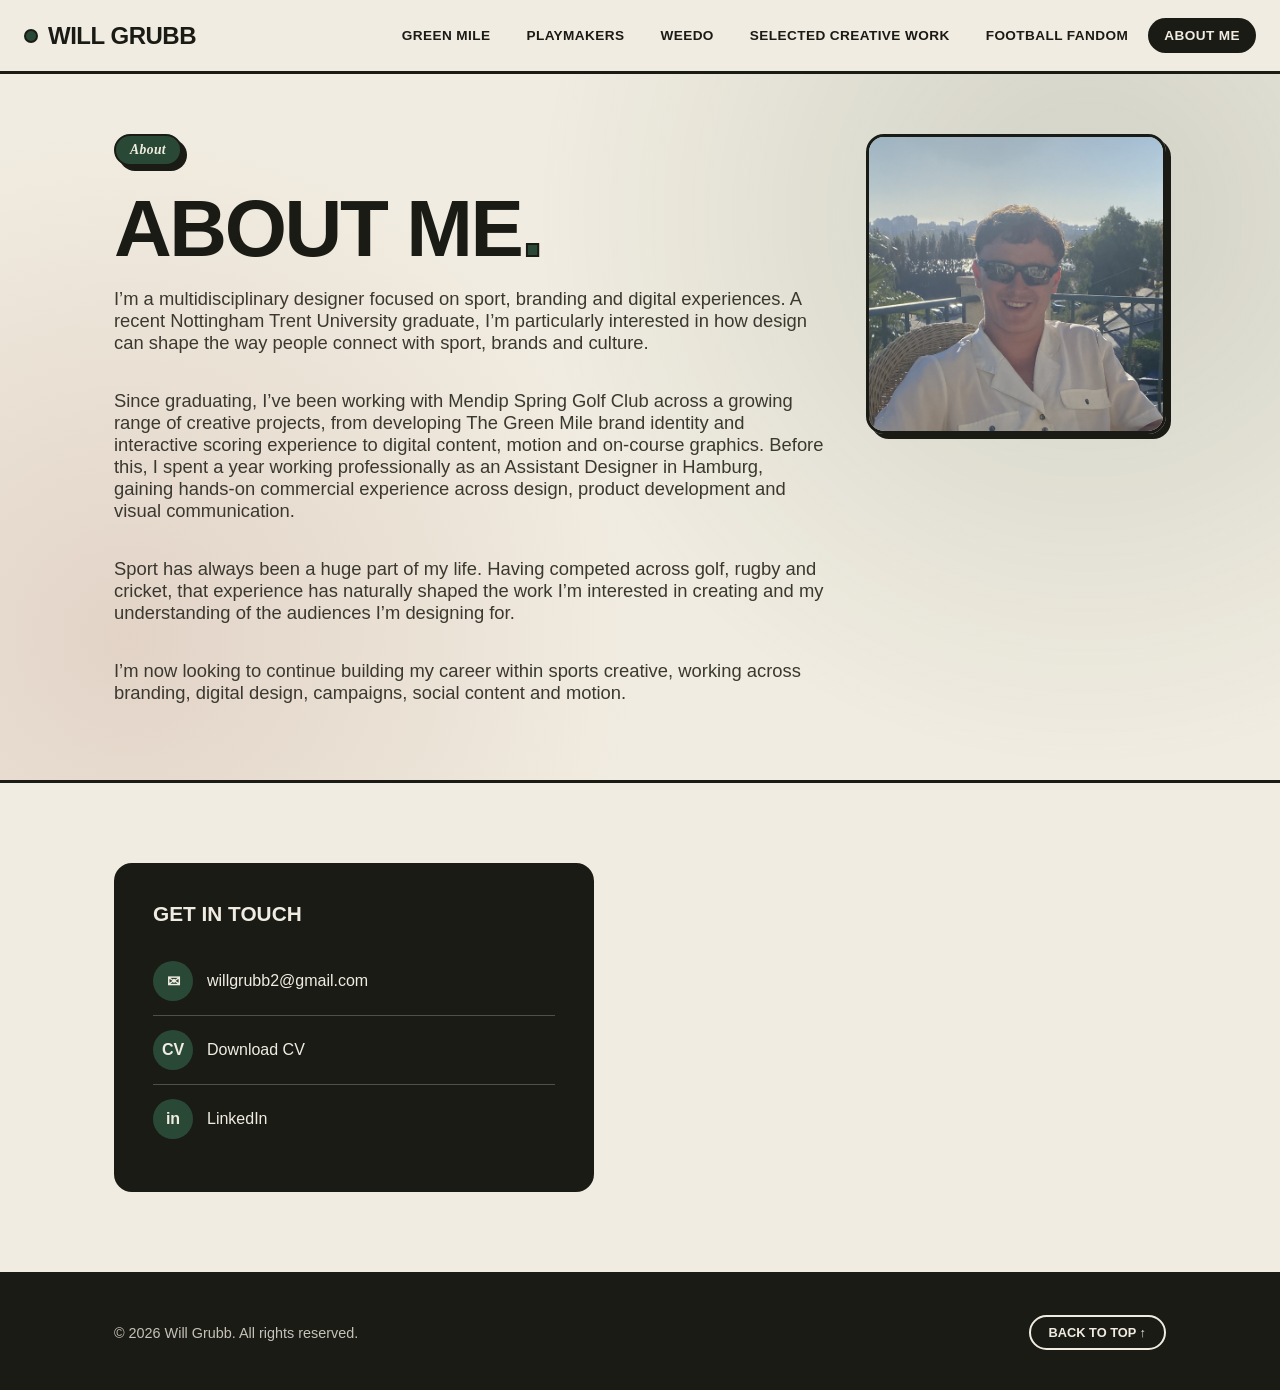
==== commit dbbc330b: "reorganise" ====
--- a/about.html
+++ b/about.html
@@ -16,8 +16,8 @@
       <li><a href="work.html#greenmile">Green Mile</a></li>
       <li><a href="work.html#playmakers">Playmakers</a></li>
       <li><a href="work.html#weedo">Weedo</a></li>
+      <li><a href="work.html#selectedwork">Selected Creative Work</a></li>
       <li><a href="work.html#footballfandom">Football Fandom</a></li>
-      <li><a href="work.html#selectedwork">Selected Creative Work</a></li>
       <li><a href="about.html" class="active">About Me</a></li>
     </ul>
     <button class="nav-toggle" aria-label="Toggle navigation">☰</button>
--- a/css/style.css
+++ b/css/style.css
@@ -54,7 +54,7 @@
   align-items: center;
   justify-content: space-between;
   padding: 18px 24px;
-  max-width: 1100px;
+  max-width: 1600px;
   margin: 0 auto;
 }
 
@@ -79,7 +79,7 @@
 
 .nav-links {
   display: flex;
-  gap: 6px;
+  gap: 4px;
   list-style: none;
   margin: 0;
   padding: 0;
@@ -87,11 +87,12 @@
 
 .nav-links a {
   display: inline-block;
-  padding: 8px 16px;
+  padding: 8px 14px;
   font-weight: 700;
   text-transform: uppercase;
   font-size: 0.85rem;
   letter-spacing: 0.03em;
+  white-space: nowrap;
   border: 2px solid transparent;
   border-radius: 999px;
   transition: all 0.15s ease;
@@ -276,7 +277,6 @@
 .splash-thumb:nth-child(2) { grid-column: 3 / span 2; }
 .splash-thumb:nth-child(3) { grid-column: 1 / span 2; }
 .splash-thumb:nth-child(4) { grid-column: 3 / span 2; }
-.splash-thumb:nth-child(5) { grid-column: 2 / span 2; }
 
 .splash-thumb {
   position: relative;
@@ -1073,7 +1073,7 @@
 
 /* ===== Responsive ===== */
 
-@media (max-width: 640px) {
+@media (max-width: 960px) {
   .nav-links {
     position: absolute;
     top: 100%;
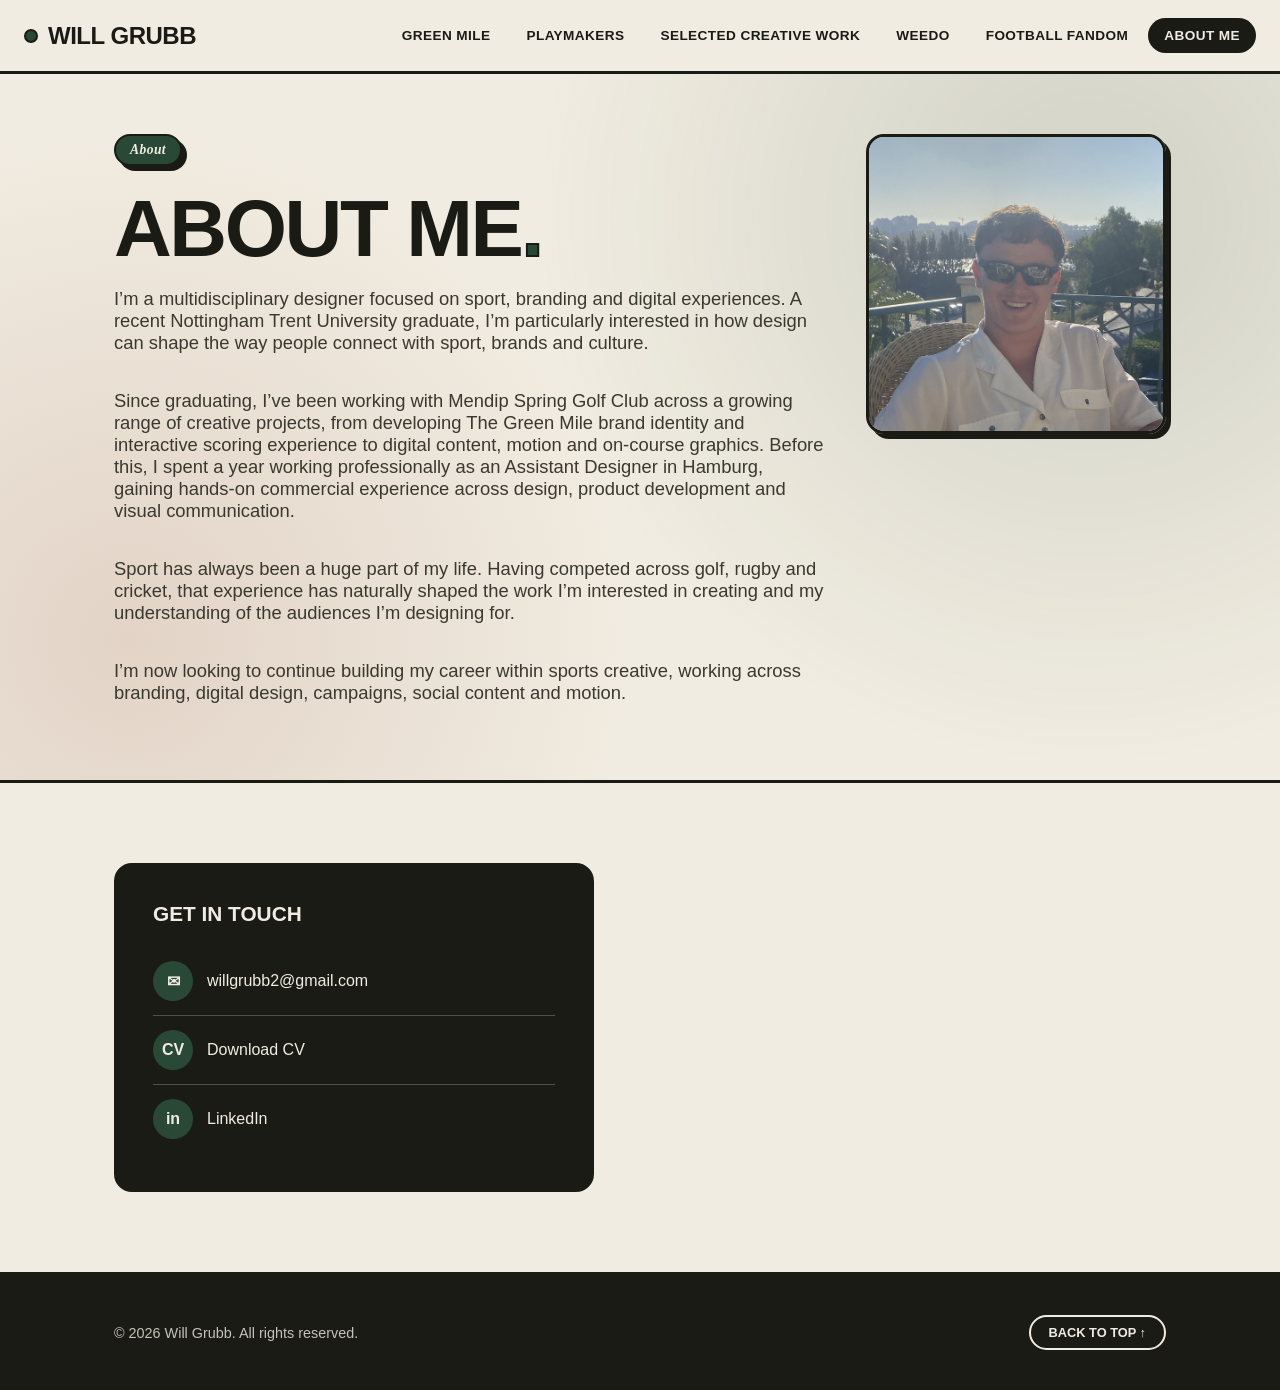
==== commit 88a2c1dd: "reargane" ====
--- a/about.html
+++ b/about.html
@@ -15,8 +15,8 @@
     <ul class="nav-links">
       <li><a href="work.html#greenmile">Green Mile</a></li>
       <li><a href="work.html#playmakers">Playmakers</a></li>
+      <li><a href="work.html#selectedwork">Selected Creative Work</a></li>
       <li><a href="work.html#weedo">Weedo</a></li>
-      <li><a href="work.html#selectedwork">Selected Creative Work</a></li>
       <li><a href="work.html#footballfandom">Football Fandom</a></li>
       <li><a href="about.html" class="active">About Me</a></li>
     </ul>
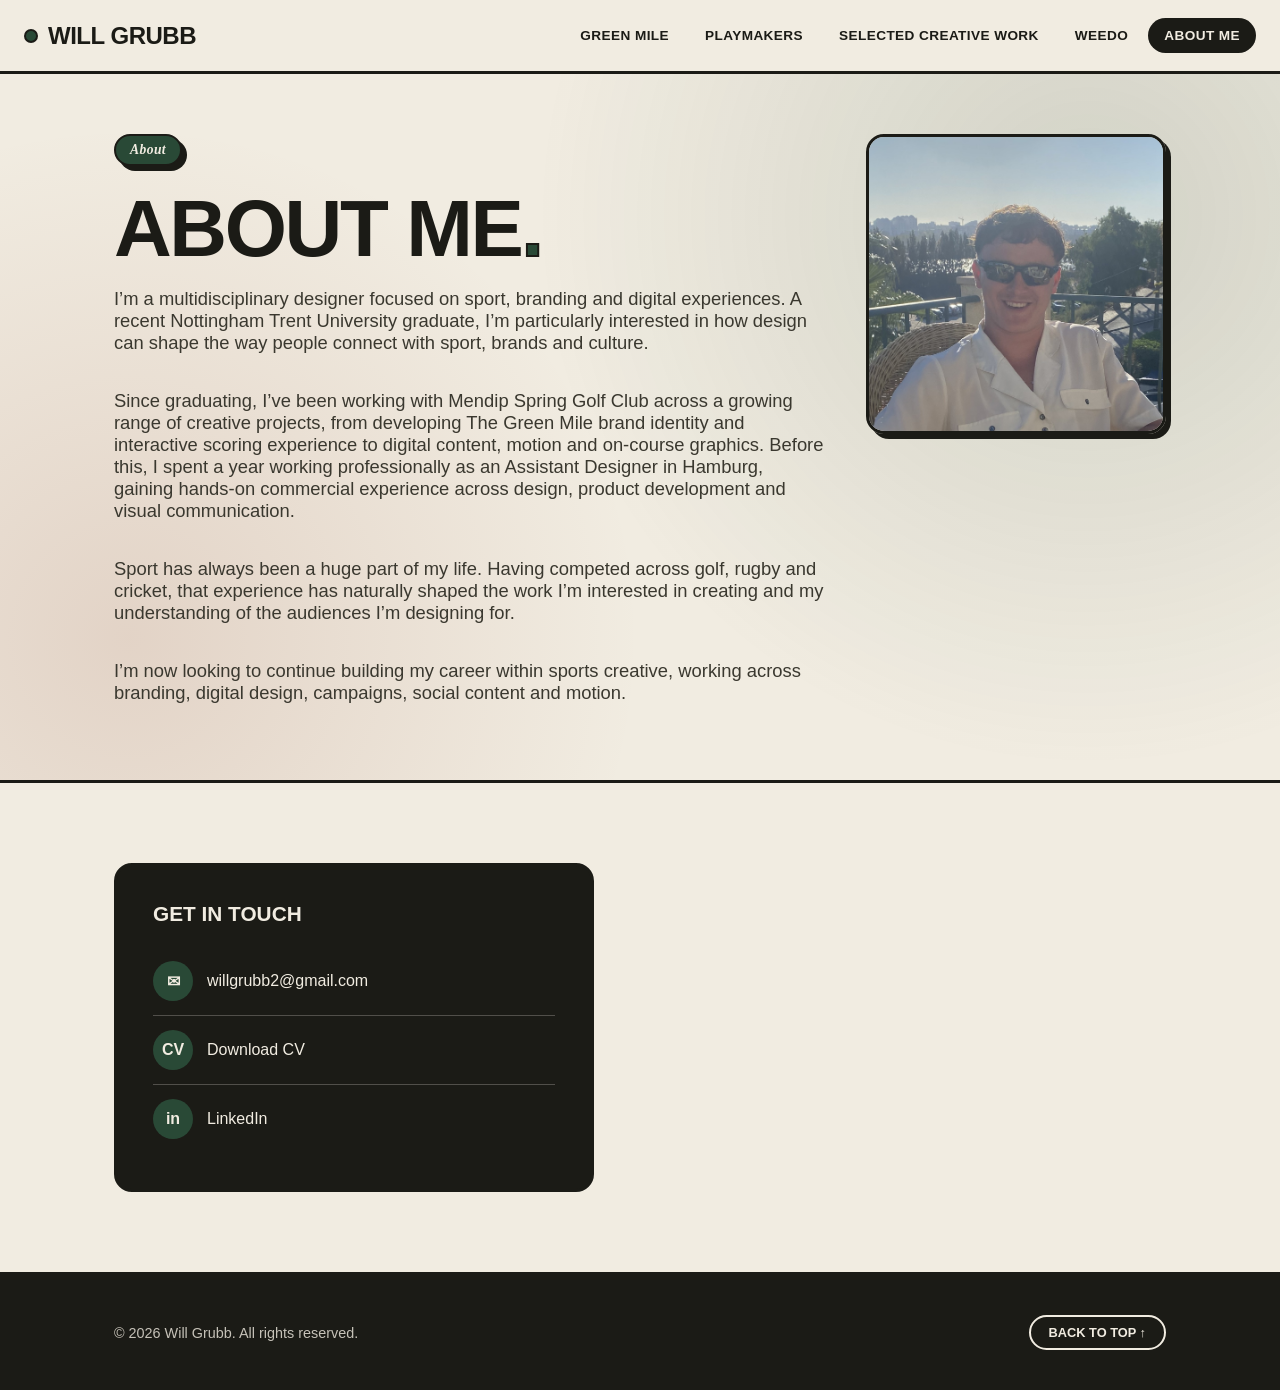
==== commit bbc1a2bb: "ordering" ====
--- a/about.html
+++ b/about.html
@@ -17,7 +17,6 @@
       <li><a href="work.html#playmakers">Playmakers</a></li>
       <li><a href="work.html#selectedwork">Selected Creative Work</a></li>
       <li><a href="work.html#weedo">Weedo</a></li>
-      <li><a href="work.html#footballfandom">Football Fandom</a></li>
       <li><a href="about.html" class="active">About Me</a></li>
     </ul>
     <button class="nav-toggle" aria-label="Toggle navigation">☰</button>
